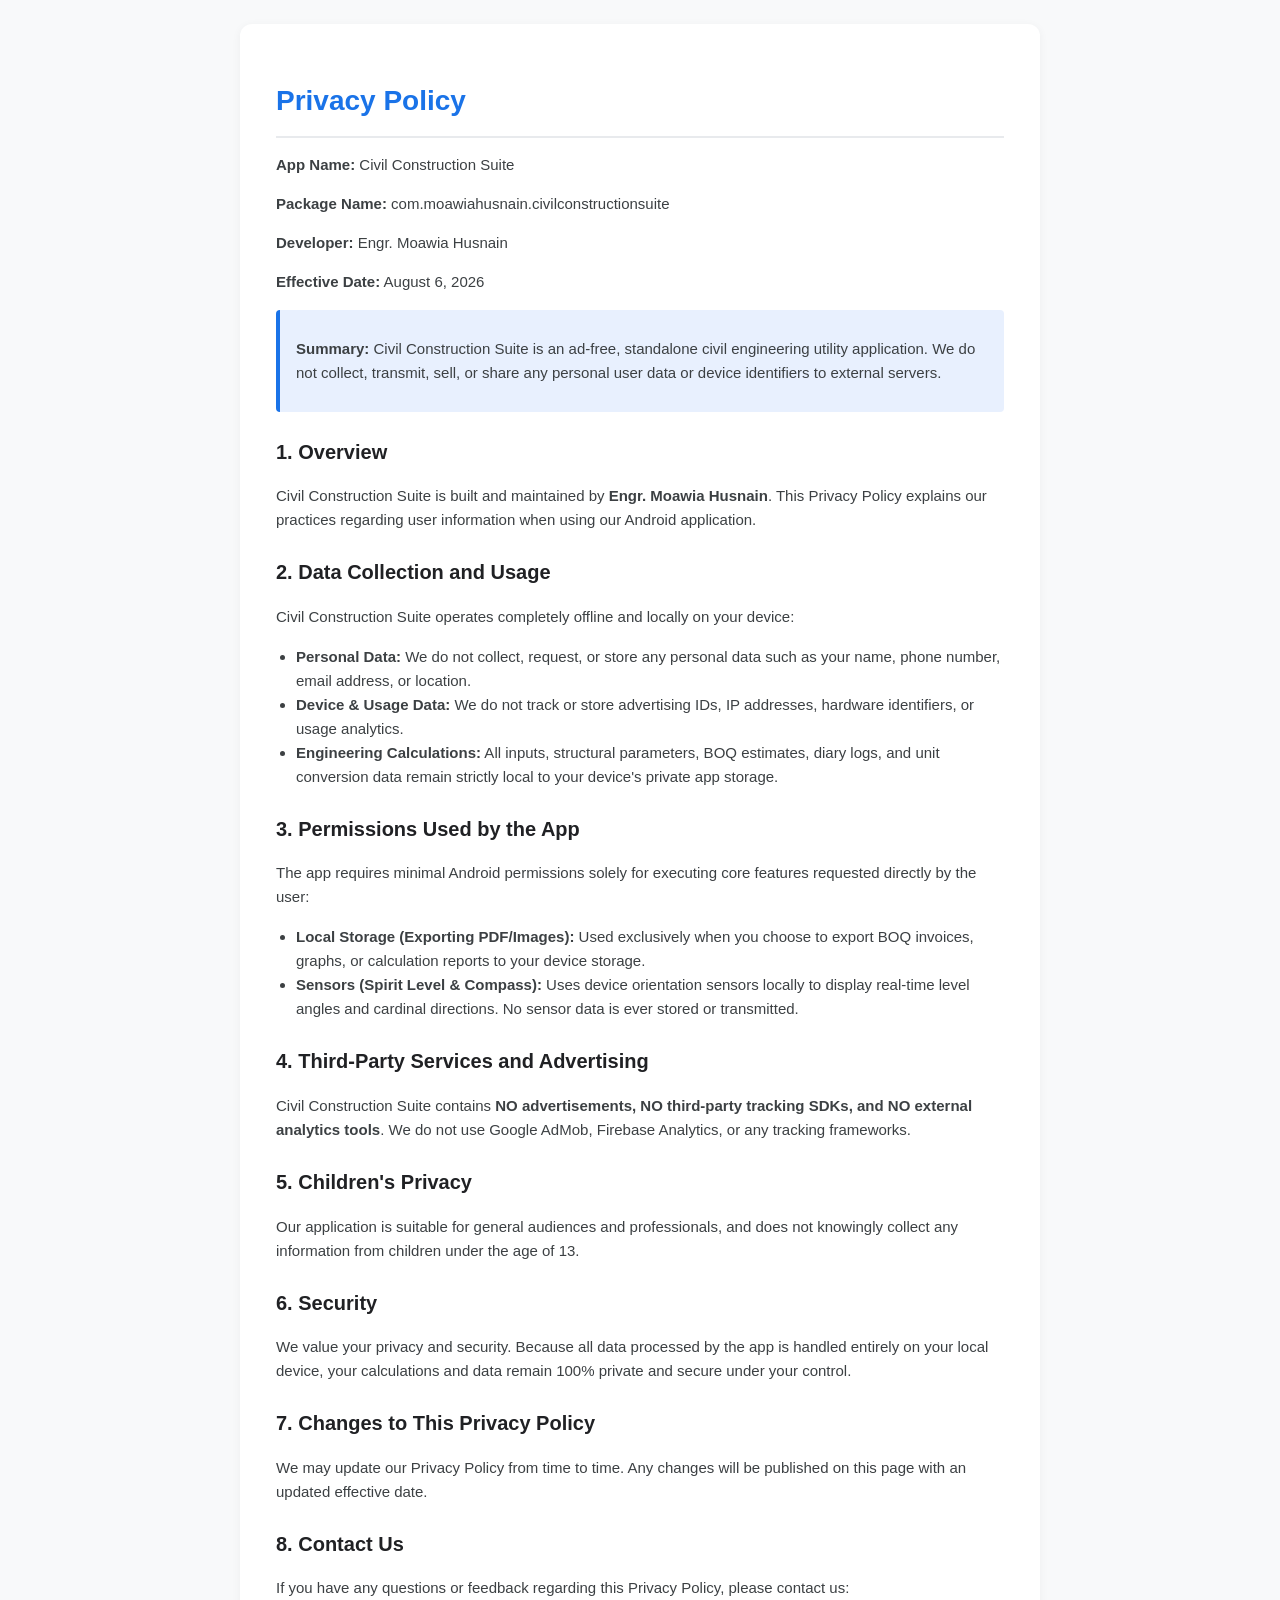
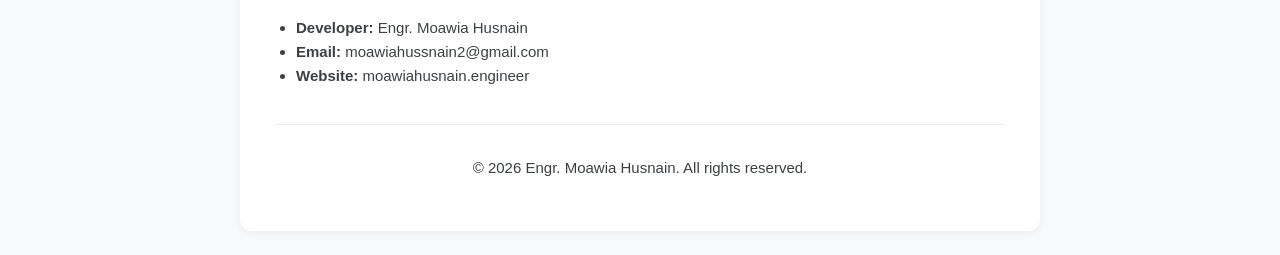
==== privacy.html @ d63402f7 "Restore original portfolio website and add Civil Construction Suite privacy policy" ====
<!DOCTYPE html>
<html lang="en">
<head>
    <meta charset="UTF-8">
    <meta name="viewport" content="width=device-width, initial-scale=1.0">
    <title>Privacy Policy - Civil Construction Suite</title>
    <style>
        body { font-family: -apple-system, BlinkMacSystemFont, 'Segoe UI', Roboto, Helvetica, Arial, sans-serif; line-height: 1.6; color: #202124; max-width: 800px; margin: 0 auto; padding: 24px; background-color: #f8f9fa; }
        .container { background: #ffffff; padding: 36px; border-radius: 12px; box-shadow: 0 2px 10px rgba(0,0,0,0.05); }
        h1 { color: #1a73e8; font-size: 28px; margin-bottom: 8px; border-bottom: 2px solid #e8eaed; padding-bottom: 12px; }
        h2 { color: #202124; font-size: 20px; margin-top: 24px; }
        p, li { font-size: 15px; color: #3c4043; }
        ul { padding-left: 20px; }
        .footer { margin-top: 36px; padding-top: 16px; border-top: 1px solid #e8eaed; font-size: 13px; color: #70757a; text-align: center; }
        .highlight { background-color: #e8f0fe; padding: 12px 16px; border-left: 4px solid #1a73e8; border-radius: 4px; margin: 16px 0; }
    </style>
</head>
<body>
    <div class="container">
        <h1>Privacy Policy</h1>
        <p><strong>App Name:</strong> Civil Construction Suite</p>
        <p><strong>Package Name:</strong> com.moawiahusnain.civilconstructionsuite</p>
        <p><strong>Developer:</strong> Engr. Moawia Husnain</p>
        <p><strong>Effective Date:</strong> August 6, 2026</p>

        <div class="highlight">
            <p><strong>Summary:</strong> Civil Construction Suite is an ad-free, standalone civil engineering utility application. We do not collect, transmit, sell, or share any personal user data or device identifiers to external servers.</p>
        </div>

        <h2>1. Overview</h2>
        <p>Civil Construction Suite is built and maintained by <strong>Engr. Moawia Husnain</strong>. This Privacy Policy explains our practices regarding user information when using our Android application.</p>

        <h2>2. Data Collection and Usage</h2>
        <p>Civil Construction Suite operates completely offline and locally on your device:</p>
        <ul>
            <li><strong>Personal Data:</strong> We do not collect, request, or store any personal data such as your name, phone number, email address, or location.</li>
            <li><strong>Device & Usage Data:</strong> We do not track or store advertising IDs, IP addresses, hardware identifiers, or usage analytics.</li>
            <li><strong>Engineering Calculations:</strong> All inputs, structural parameters, BOQ estimates, diary logs, and unit conversion data remain strictly local to your device's private app storage.</li>
        </ul>

        <h2>3. Permissions Used by the App</h2>
        <p>The app requires minimal Android permissions solely for executing core features requested directly by the user:</p>
        <ul>
            <li><strong>Local Storage (Exporting PDF/Images):</strong> Used exclusively when you choose to export BOQ invoices, graphs, or calculation reports to your device storage.</li>
            <li><strong>Sensors (Spirit Level & Compass):</strong> Uses device orientation sensors locally to display real-time level angles and cardinal directions. No sensor data is ever stored or transmitted.</li>
        </ul>

        <h2>4. Third-Party Services and Advertising</h2>
        <p>Civil Construction Suite contains <strong>NO advertisements, NO third-party tracking SDKs, and NO external analytics tools</strong>. We do not use Google AdMob, Firebase Analytics, or any tracking frameworks.</p>

        <h2>5. Children's Privacy</h2>
        <p>Our application is suitable for general audiences and professionals, and does not knowingly collect any information from children under the age of 13.</p>

        <h2>6. Security</h2>
        <p>We value your privacy and security. Because all data processed by the app is handled entirely on your local device, your calculations and data remain 100% private and secure under your control.</p>

        <h2>7. Changes to This Privacy Policy</h2>
        <p>We may update our Privacy Policy from time to time. Any changes will be published on this page with an updated effective date.</p>

        <h2>8. Contact Us</h2>
        <p>If you have any questions or feedback regarding this Privacy Policy, please contact us:</p>
        <ul>
            <li><strong>Developer:</strong> Engr. Moawia Husnain</li>
            <li><strong>Email:</strong> moawiahussnain2@gmail.com</li>
            <li><strong>Website:</strong> moawiahusnain.engineer</li>
        </ul>

        <div class="footer">
            <p>&copy; 2026 Engr. Moawia Husnain. All rights reserved.</p>
        </div>
    </div>
</body>
</html>
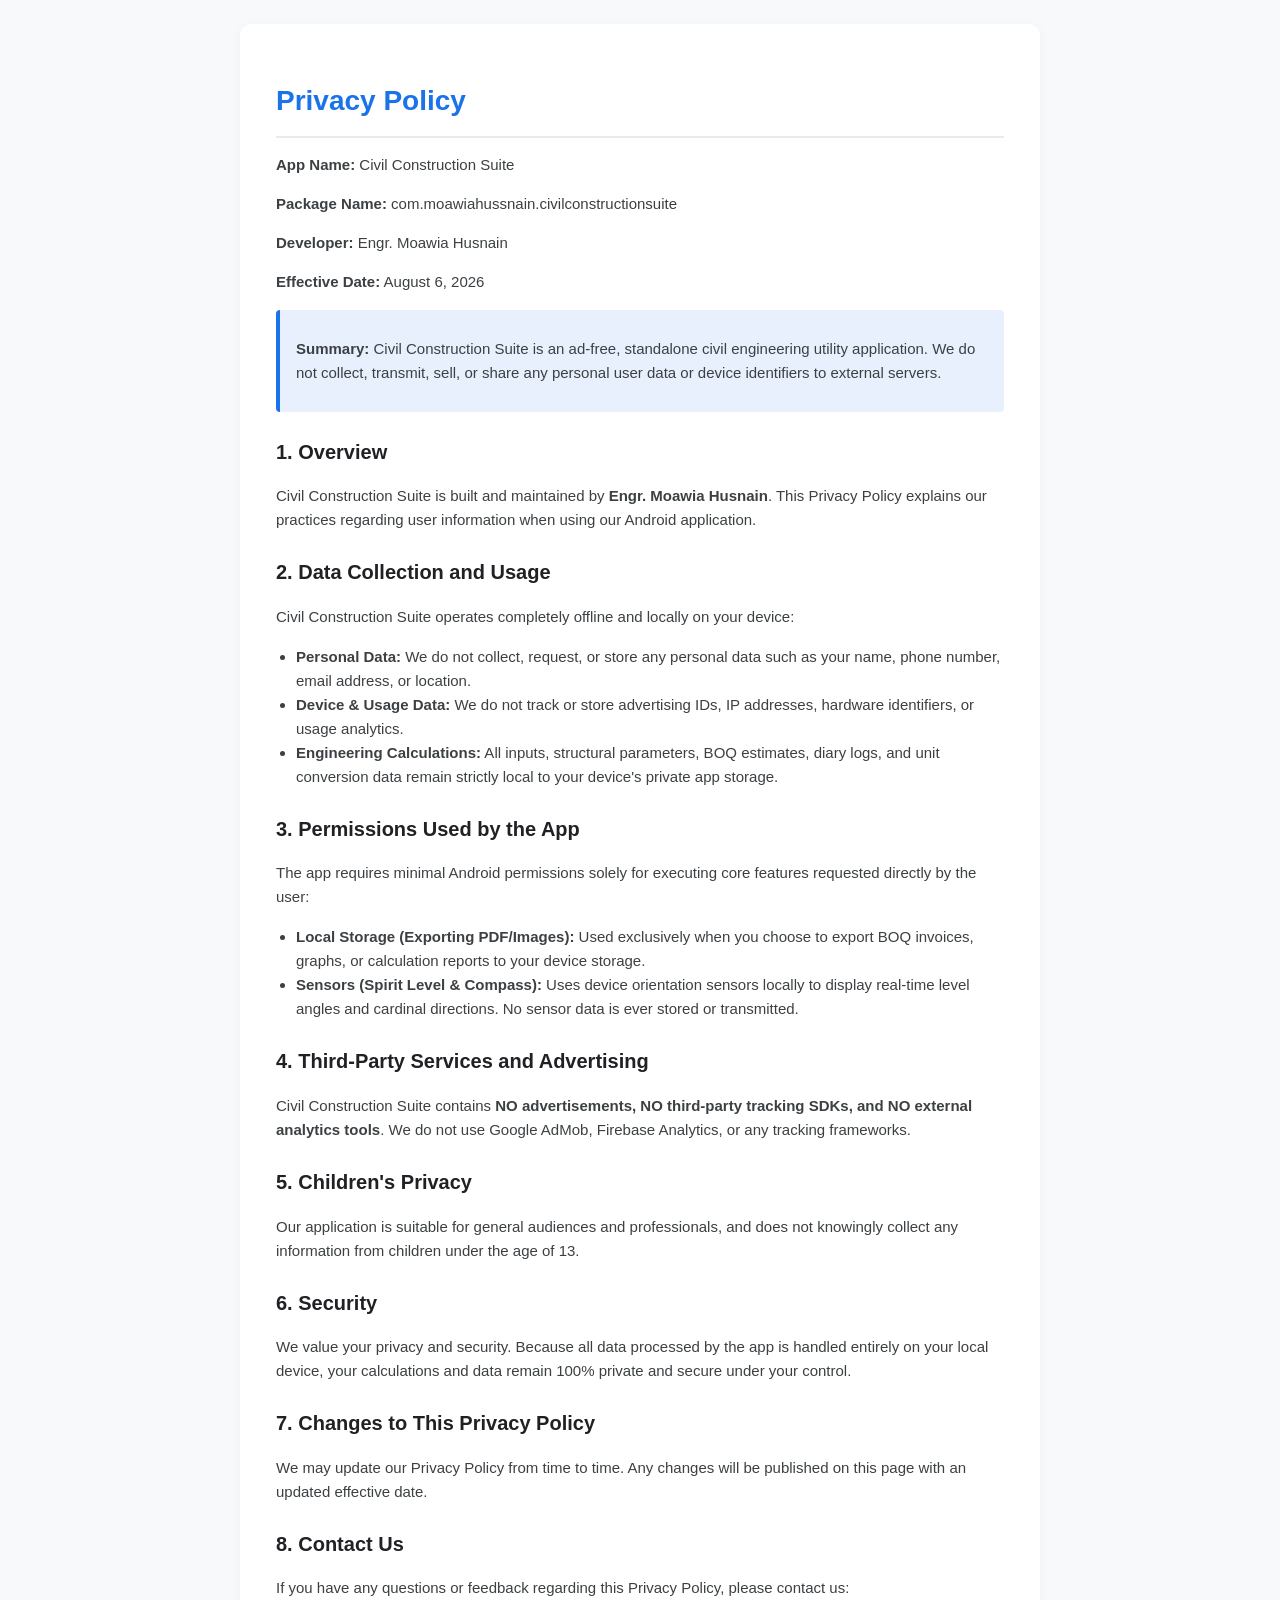
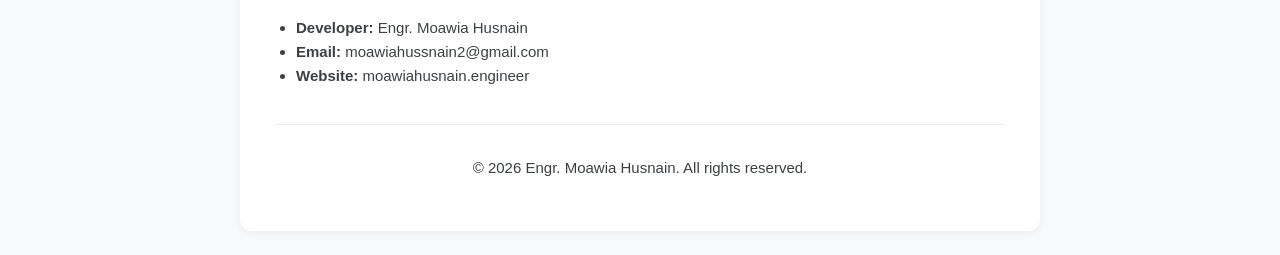
==== commit 9d6f5d7a: "Update official package name to com.moawiahussnain.civilconstructionsuite" ====
--- a/privacy.html
+++ b/privacy.html
@@ -19,7 +19,7 @@
     <div class="container">
         <h1>Privacy Policy</h1>
         <p><strong>App Name:</strong> Civil Construction Suite</p>
-        <p><strong>Package Name:</strong> com.moawiahusnain.civilconstructionsuite</p>
+        <p><strong>Package Name:</strong> com.moawiahussnain.civilconstructionsuite</p>
         <p><strong>Developer:</strong> Engr. Moawia Husnain</p>
         <p><strong>Effective Date:</strong> August 6, 2026</p>
 
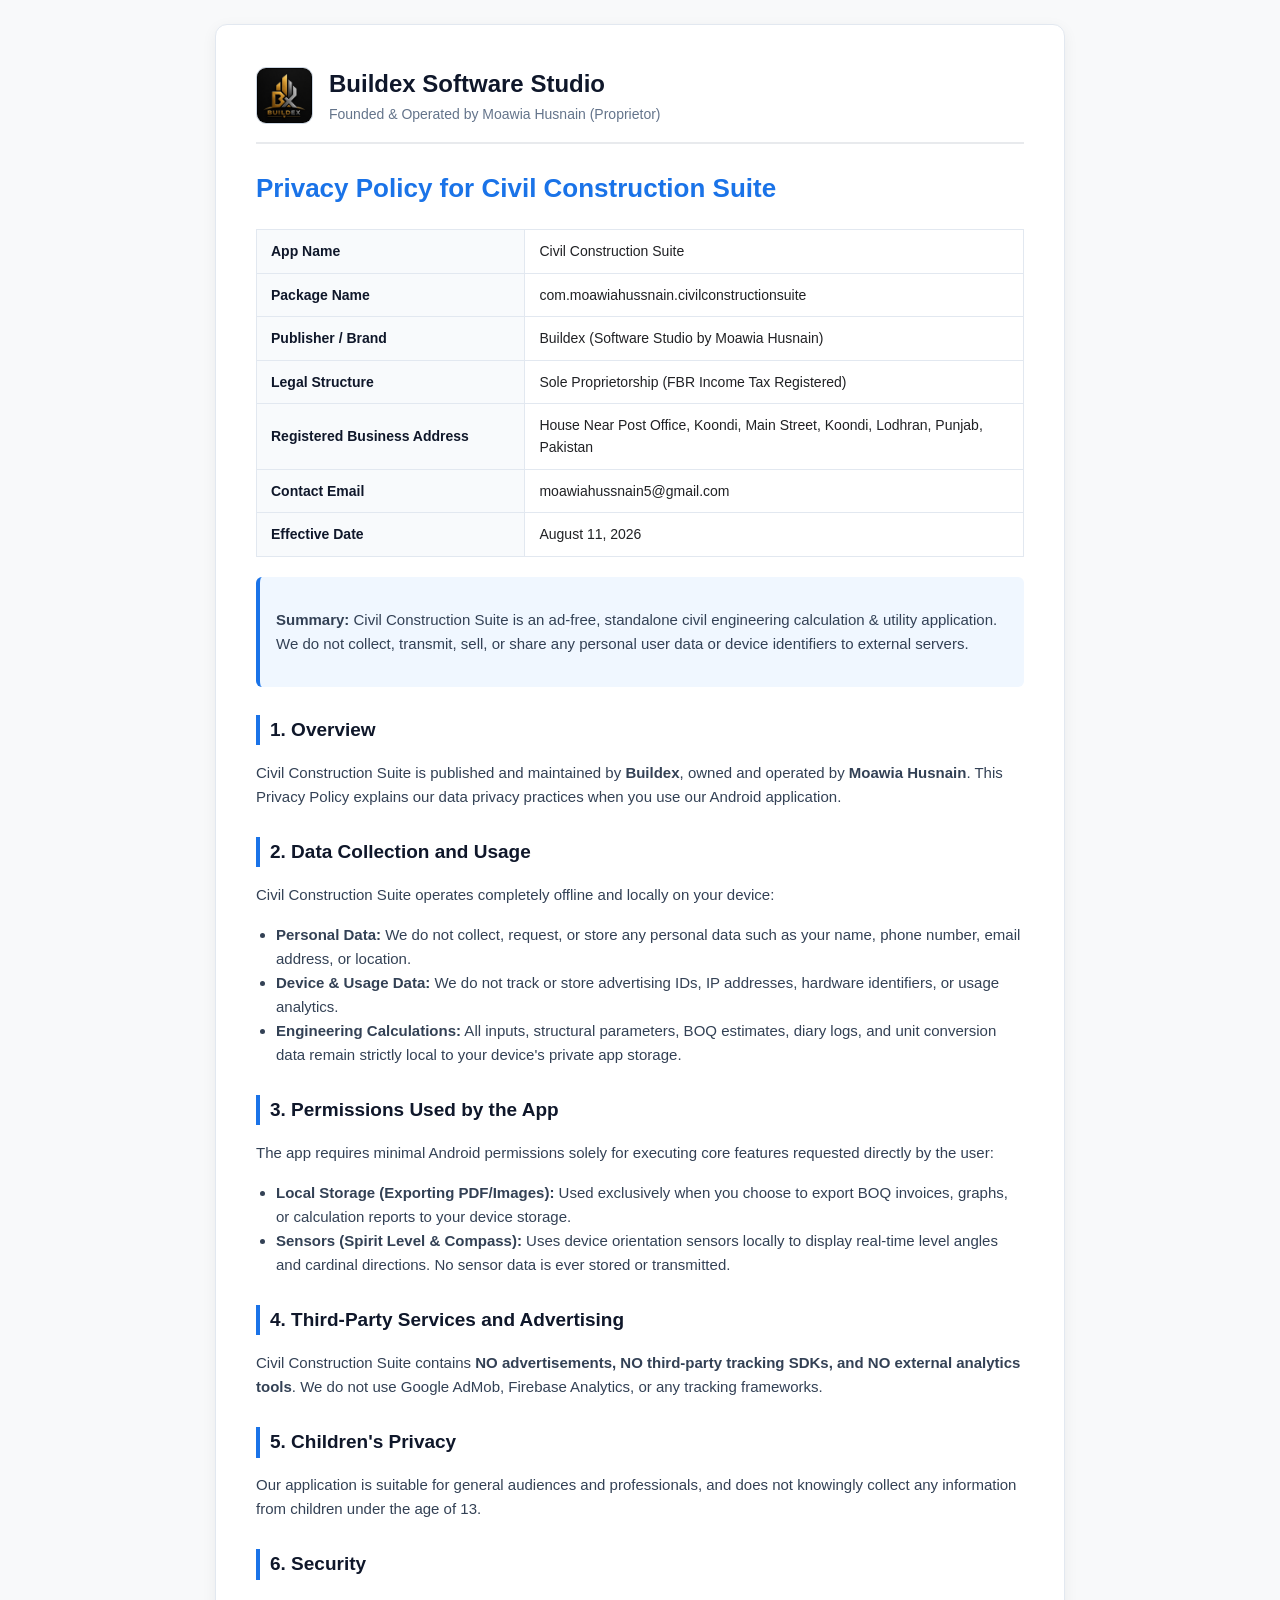
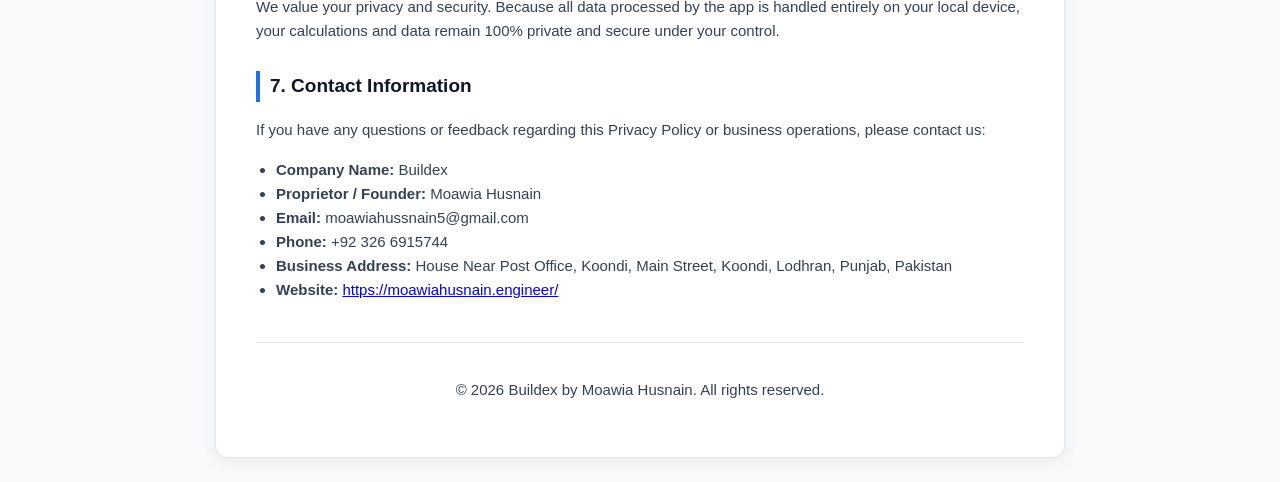
==== commit 041caa36: "Update website with Buildex Software Studio branding, D-U-N-S business verification, FBR Form 181 ce" ====
--- a/privacy.html
+++ b/privacy.html
@@ -3,32 +3,53 @@
 <head>
     <meta charset="UTF-8">
     <meta name="viewport" content="width=device-width, initial-scale=1.0">
-    <title>Privacy Policy - Civil Construction Suite</title>
+    <title>Privacy Policy - Civil Construction Suite | Buildex</title>
     <style>
-        body { font-family: -apple-system, BlinkMacSystemFont, 'Segoe UI', Roboto, Helvetica, Arial, sans-serif; line-height: 1.6; color: #202124; max-width: 800px; margin: 0 auto; padding: 24px; background-color: #f8f9fa; }
-        .container { background: #ffffff; padding: 36px; border-radius: 12px; box-shadow: 0 2px 10px rgba(0,0,0,0.05); }
-        h1 { color: #1a73e8; font-size: 28px; margin-bottom: 8px; border-bottom: 2px solid #e8eaed; padding-bottom: 12px; }
-        h2 { color: #202124; font-size: 20px; margin-top: 24px; }
-        p, li { font-size: 15px; color: #3c4043; }
+        body { font-family: -apple-system, BlinkMacSystemFont, 'Segoe UI', Roboto, Helvetica, Arial, sans-serif; line-height: 1.6; color: #202124; max-width: 850px; margin: 0 auto; padding: 24px; background-color: #f8f9fa; }
+        .container { background: #ffffff; padding: 40px; border-radius: 12px; box-shadow: 0 4px 15px rgba(0,0,0,0.06); border: 1px solid #e2e8f0; }
+        .brand-header { display: flex; align-items: center; gap: 16px; margin-bottom: 24px; padding-bottom: 16px; border-bottom: 2px solid #e8eaed; }
+        .brand-logo { height: 55px; width: 55px; border-radius: 10px; object-fit: cover; border: 1px solid #cbd5e1; }
+        .brand-title { font-size: 24px; color: #0f172a; font-weight: 700; margin: 0; }
+        .brand-sub { font-size: 14px; color: #64748b; margin: 0; }
+        h1 { color: #1a73e8; font-size: 26px; margin-bottom: 12px; }
+        h2 { color: #0f172a; font-size: 19px; margin-top: 28px; border-left: 4px solid #1a73e8; padding-left: 10px; }
+        p, li { font-size: 15px; color: #334155; }
         ul { padding-left: 20px; }
-        .footer { margin-top: 36px; padding-top: 16px; border-top: 1px solid #e8eaed; font-size: 13px; color: #70757a; text-align: center; }
-        .highlight { background-color: #e8f0fe; padding: 12px 16px; border-left: 4px solid #1a73e8; border-radius: 4px; margin: 16px 0; }
+        .footer { margin-top: 40px; padding-top: 20px; border-top: 1px solid #e2e8f0; font-size: 13px; color: #64748b; text-align: center; }
+        .highlight { background-color: #f0f7ff; padding: 16px; border-left: 4px solid #1a73e8; border-radius: 6px; margin: 20px 0; }
+        .info-table { width: 100%; border-collapse: collapse; margin: 20px 0; font-size: 14px; }
+        .info-table td, .info-table th { padding: 10px 14px; border: 1px solid #e2e8f0; text-align: left; }
+        .info-table th { background: #f8fafc; color: #0f172a; font-weight: 600; width: 35%; }
     </style>
 </head>
 <body>
     <div class="container">
-        <h1>Privacy Policy</h1>
-        <p><strong>App Name:</strong> Civil Construction Suite</p>
-        <p><strong>Package Name:</strong> com.moawiahussnain.civilconstructionsuite</p>
-        <p><strong>Developer:</strong> Engr. Moawia Husnain</p>
-        <p><strong>Effective Date:</strong> August 6, 2026</p>
+        <div class="brand-header">
+            <img src="buildex_logo.jpg" alt="Buildex Logo" class="brand-logo">
+            <div>
+                <h1 class="brand-title">Buildex Software Studio</h1>
+                <p class="brand-sub">Founded & Operated by Moawia Husnain (Proprietor)</p>
+            </div>
+        </div>
+
+        <h1>Privacy Policy for Civil Construction Suite</h1>
+        
+        <table class="info-table">
+            <tr><th>App Name</th><td>Civil Construction Suite</td></tr>
+            <tr><th>Package Name</th><td>com.moawiahussnain.civilconstructionsuite</td></tr>
+            <tr><th>Publisher / Brand</th><td>Buildex (Software Studio by Moawia Husnain)</td></tr>
+            <tr><th>Legal Structure</th><td>Sole Proprietorship (FBR Income Tax Registered)</td></tr>
+            <tr><th>Registered Business Address</th><td>House Near Post Office, Koondi, Main Street, Koondi, Lodhran, Punjab, Pakistan</td></tr>
+            <tr><th>Contact Email</th><td>moawiahussnain5@gmail.com</td></tr>
+            <tr><th>Effective Date</th><td>August 11, 2026</td></tr>
+        </table>
 
         <div class="highlight">
-            <p><strong>Summary:</strong> Civil Construction Suite is an ad-free, standalone civil engineering utility application. We do not collect, transmit, sell, or share any personal user data or device identifiers to external servers.</p>
+            <p><strong>Summary:</strong> Civil Construction Suite is an ad-free, standalone civil engineering calculation & utility application. We do not collect, transmit, sell, or share any personal user data or device identifiers to external servers.</p>
         </div>
 
         <h2>1. Overview</h2>
-        <p>Civil Construction Suite is built and maintained by <strong>Engr. Moawia Husnain</strong>. This Privacy Policy explains our practices regarding user information when using our Android application.</p>
+        <p>Civil Construction Suite is published and maintained by <strong>Buildex</strong>, owned and operated by <strong>Moawia Husnain</strong>. This Privacy Policy explains our data privacy practices when you use our Android application.</p>
 
         <h2>2. Data Collection and Usage</h2>
         <p>Civil Construction Suite operates completely offline and locally on your device:</p>
@@ -54,19 +75,19 @@
         <h2>6. Security</h2>
         <p>We value your privacy and security. Because all data processed by the app is handled entirely on your local device, your calculations and data remain 100% private and secure under your control.</p>
 
-        <h2>7. Changes to This Privacy Policy</h2>
-        <p>We may update our Privacy Policy from time to time. Any changes will be published on this page with an updated effective date.</p>
-
-        <h2>8. Contact Us</h2>
-        <p>If you have any questions or feedback regarding this Privacy Policy, please contact us:</p>
+        <h2>7. Contact Information</h2>
+        <p>If you have any questions or feedback regarding this Privacy Policy or business operations, please contact us:</p>
         <ul>
-            <li><strong>Developer:</strong> Engr. Moawia Husnain</li>
-            <li><strong>Email:</strong> moawiahussnain2@gmail.com</li>
-            <li><strong>Website:</strong> moawiahusnain.engineer</li>
+            <li><strong>Company Name:</strong> Buildex</li>
+            <li><strong>Proprietor / Founder:</strong> Moawia Husnain</li>
+            <li><strong>Email:</strong> moawiahussnain5@gmail.com</li>
+            <li><strong>Phone:</strong> +92 326 6915744</li>
+            <li><strong>Business Address:</strong> House Near Post Office, Koondi, Main Street, Koondi, Lodhran, Punjab, Pakistan</li>
+            <li><strong>Website:</strong> <a href="https://moawiahusnain.engineer/">https://moawiahusnain.engineer/</a></li>
         </ul>
 
         <div class="footer">
-            <p>&copy; 2026 Engr. Moawia Husnain. All rights reserved.</p>
+            <p>&copy; 2026 Buildex by Moawia Husnain. All rights reserved.</p>
         </div>
     </div>
 </body>
